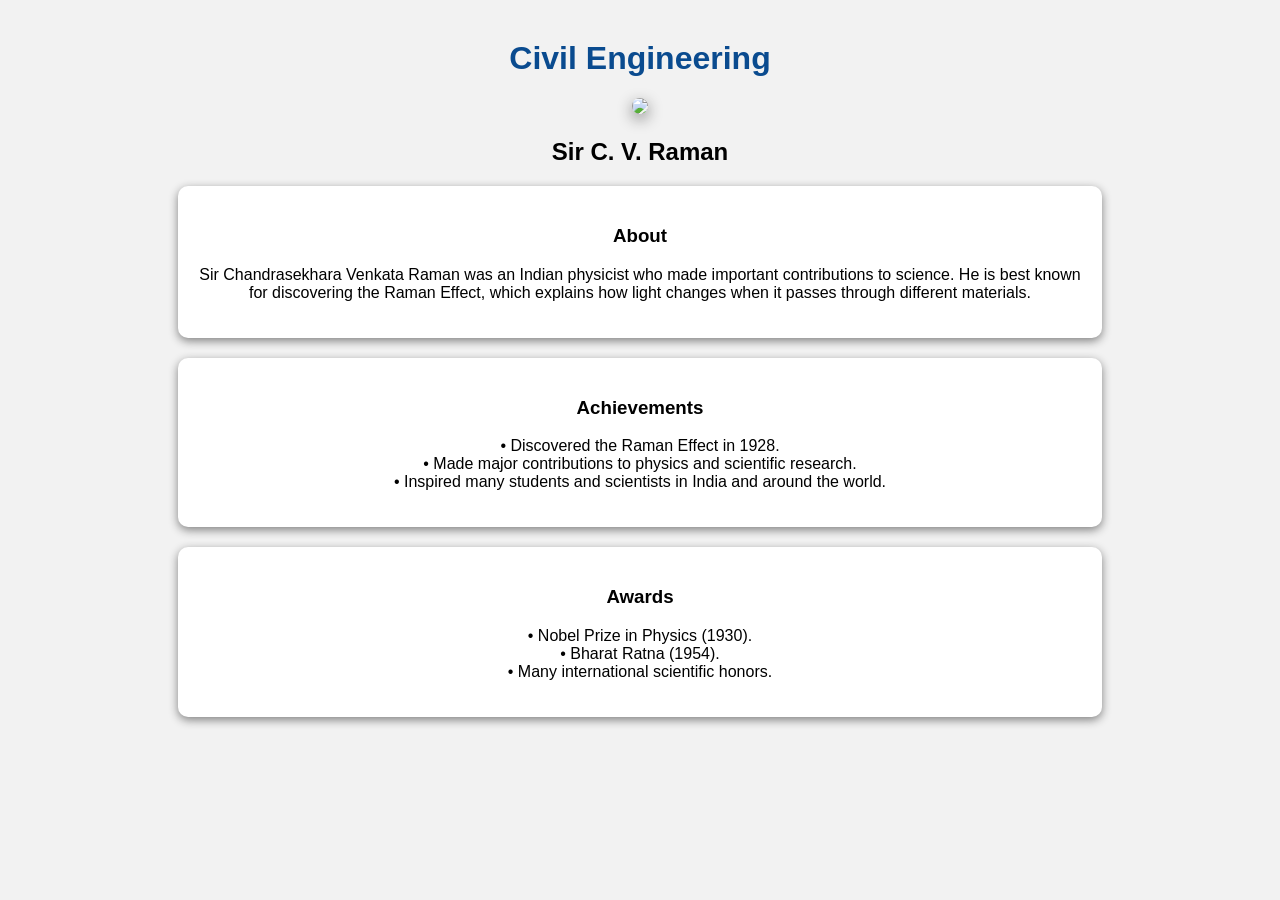
==== civil.html @ 29c0b463 "Add civil.html for Civil Engineering overview" ====
<!DOCTYPE html>
<html>
<head>
<title>Civil Engineering</title>

<style>

body{
font-family: Arial;
background:#f2f2f2;
text-align:center;
}

.container{
margin-top:40px;
}

img{
width:350px;
border-radius:10px;
box-shadow:0px 5px 15px gray;
}

h1{
color:#0a4b8f;
}

.section{
width:70%;
margin:auto;
margin-top:20px;
background:white;
padding:20px;
border-radius:10px;
box-shadow:0px 3px 10px gray;
}

</style>

</head>

<body>

<div class="container">

<h1>Civil Engineering</h1>

<img src="cvraman.jpg">

<h2>Sir C. V. Raman</h2>

<div class="section">
<h3>About</h3>
<p>
Sir Chandrasekhara Venkata Raman was an Indian physicist who made
important contributions to science. He is best known for discovering
the Raman Effect, which explains how light changes when it passes
through different materials.
</p>
</div>

<div class="section">
<h3>Achievements</h3>
<p>
• Discovered the Raman Effect in 1928.<br>
• Made major contributions to physics and scientific research.<br>
• Inspired many students and scientists in India and around the world.
</p>
</div>

<div class="section">
<h3>Awards</h3>
<p>
• Nobel Prize in Physics (1930).<br>
• Bharat Ratna (1954).<br>
• Many international scientific honors.
</p>
</div>

</div>

</body>
</html>
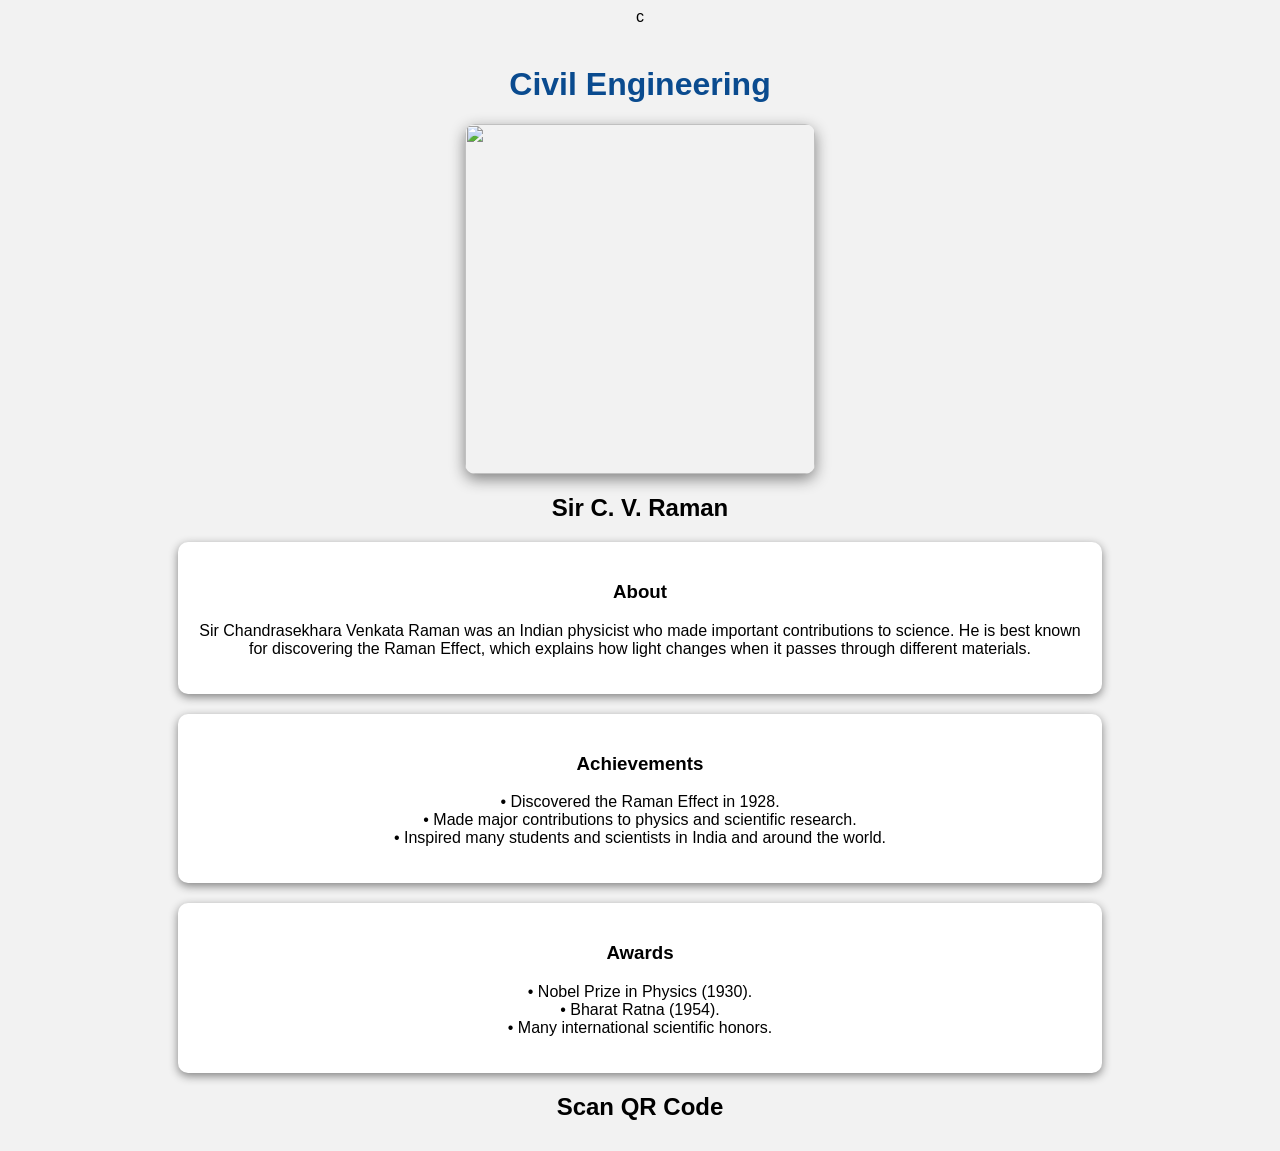
==== commit 26e74d2b: "Implement QR code scanner in civil.html Added QR code scanning functionality using html5-qrcode libr" ====
--- a/civil.html
+++ b/civil.html
@@ -1,7 +1,10 @@
-<!DOCTYPE html>
+c<!DOCTYPE html>
 <html>
+
 <head>
 <title>Civil Engineering</title>
+
+<script src="https://unpkg.com/html5-qrcode"></script>
 
 <style>
 
@@ -33,6 +36,12 @@
 padding:20px;
 border-radius:10px;
 box-shadow:0px 3px 10px gray;
+}
+
+#reader{
+width:300px;
+margin:auto;
+margin-top:30px;
 }
 
 </style>
@@ -77,7 +86,30 @@
 </p>
 </div>
 
+<h2>Scan QR Code</h2>
+
+<div id="reader"></div>
+
 </div>
 
+<script>
+
+function onScanSuccess(decodedText) {
+alert("Scanned QR Code: " + decodedText);
+}
+
+function onScanFailure(error) {
+}
+
+let html5QrcodeScanner = new Html5QrcodeScanner(
+"reader",
+{ fps: 10, qrbox: 250 }
+);
+
+html5QrcodeScanner.render(onScanSuccess, onScanFailure);
+
+</script>
+
 </body>
+
 </html>
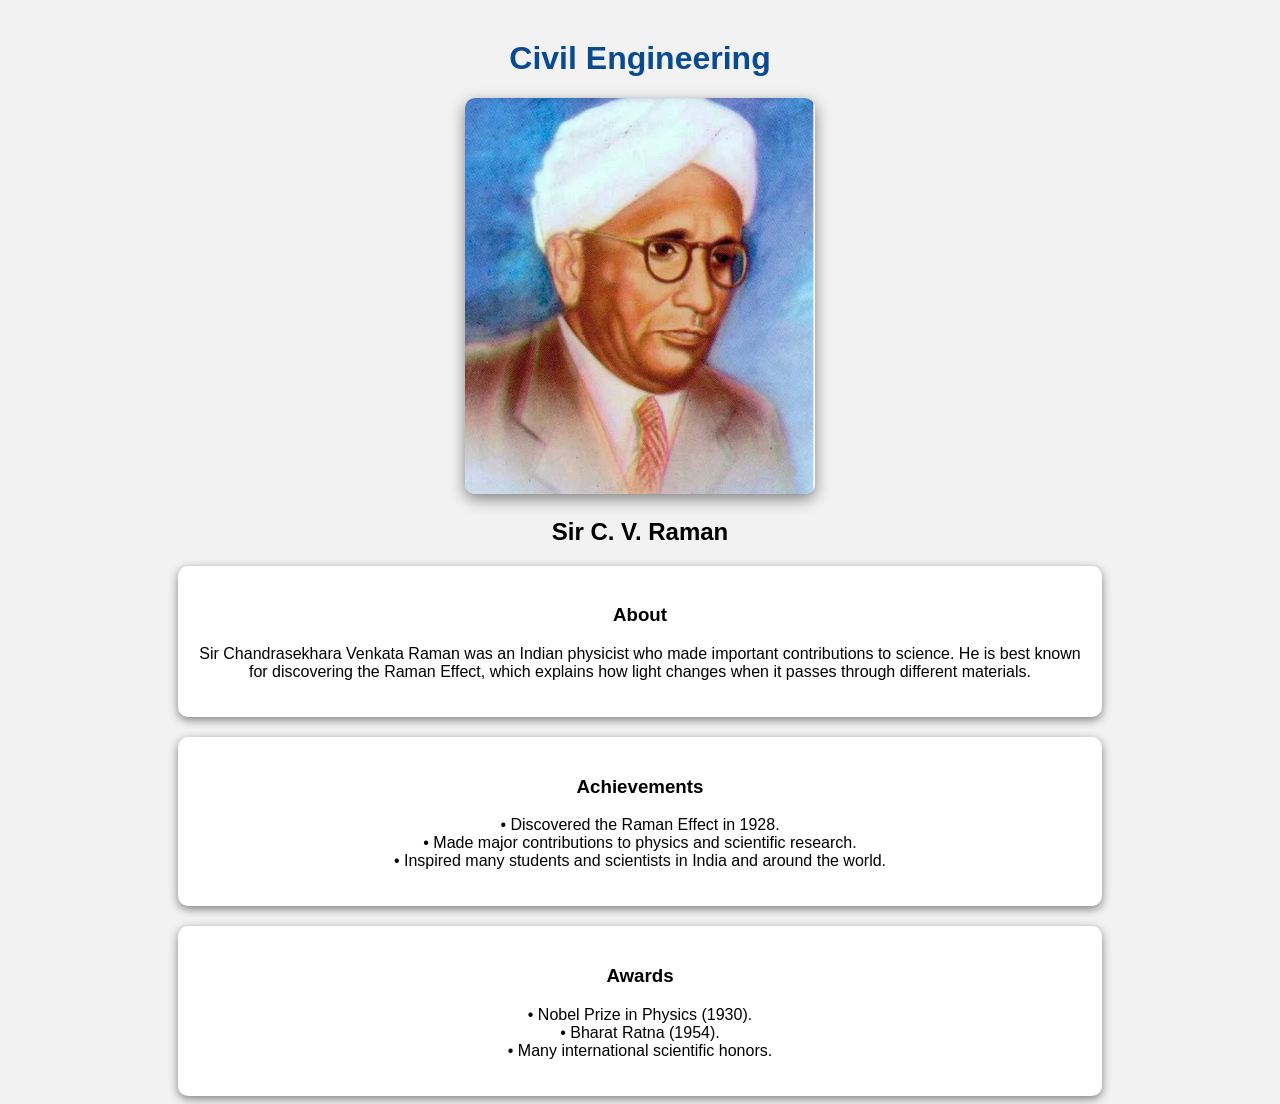
==== commit 11f235d9: "Update civil.html" ====
--- a/civil.html
+++ b/civil.html
@@ -1,10 +1,9 @@
-c<!DOCTYPE html>
+<!DOCTYPE html>
 <html>
 
 <head>
 <title>Civil Engineering</title>
 
-<script src="https://unpkg.com/html5-qrcode"></script>
 
 <style>
 
@@ -86,30 +85,5 @@
 </p>
 </div>
 
-<h2>Scan QR Code</h2>
-
-<div id="reader"></div>
-
 </div>
-
-<script>
-
-function onScanSuccess(decodedText) {
-alert("Scanned QR Code: " + decodedText);
-}
-
-function onScanFailure(error) {
-}
-
-let html5QrcodeScanner = new Html5QrcodeScanner(
-"reader",
-{ fps: 10, qrbox: 250 }
-);
-
-html5QrcodeScanner.render(onScanSuccess, onScanFailure);
-
-</script>
-
-</body>
-
 </html>
